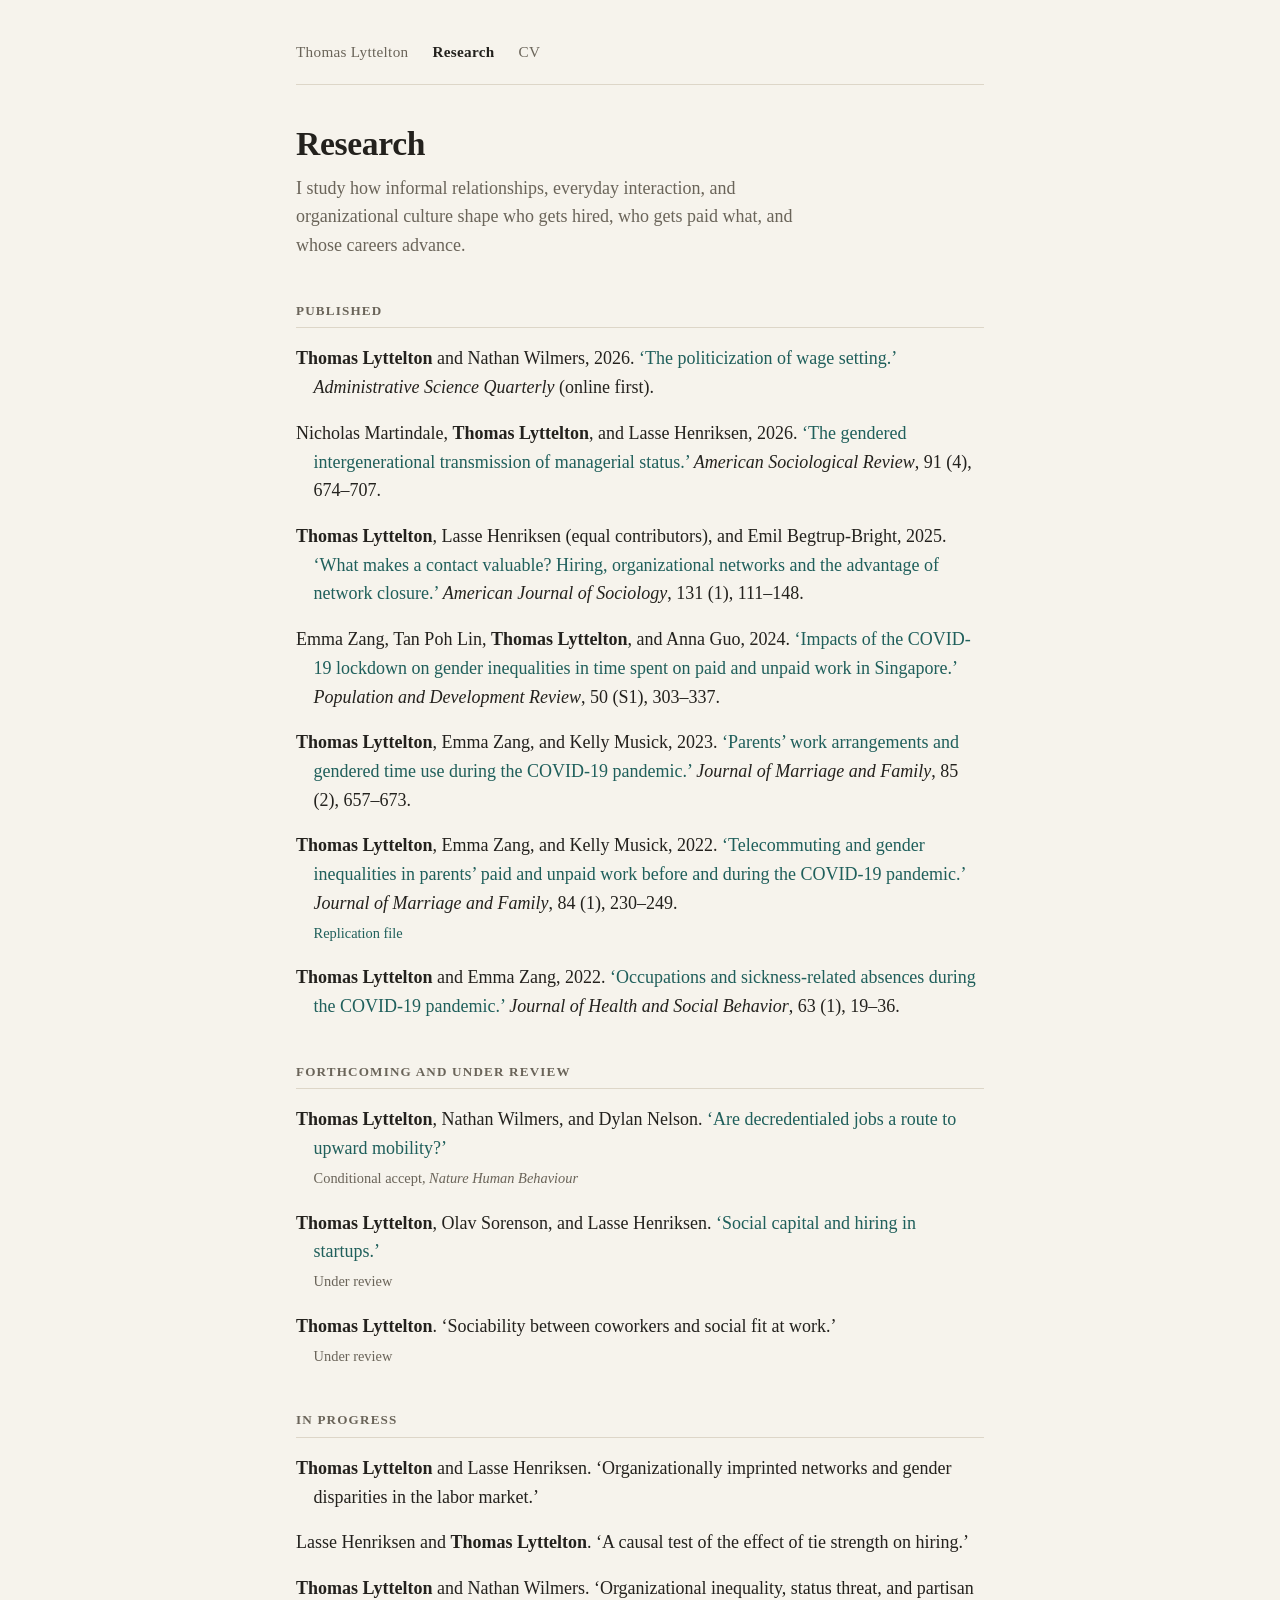
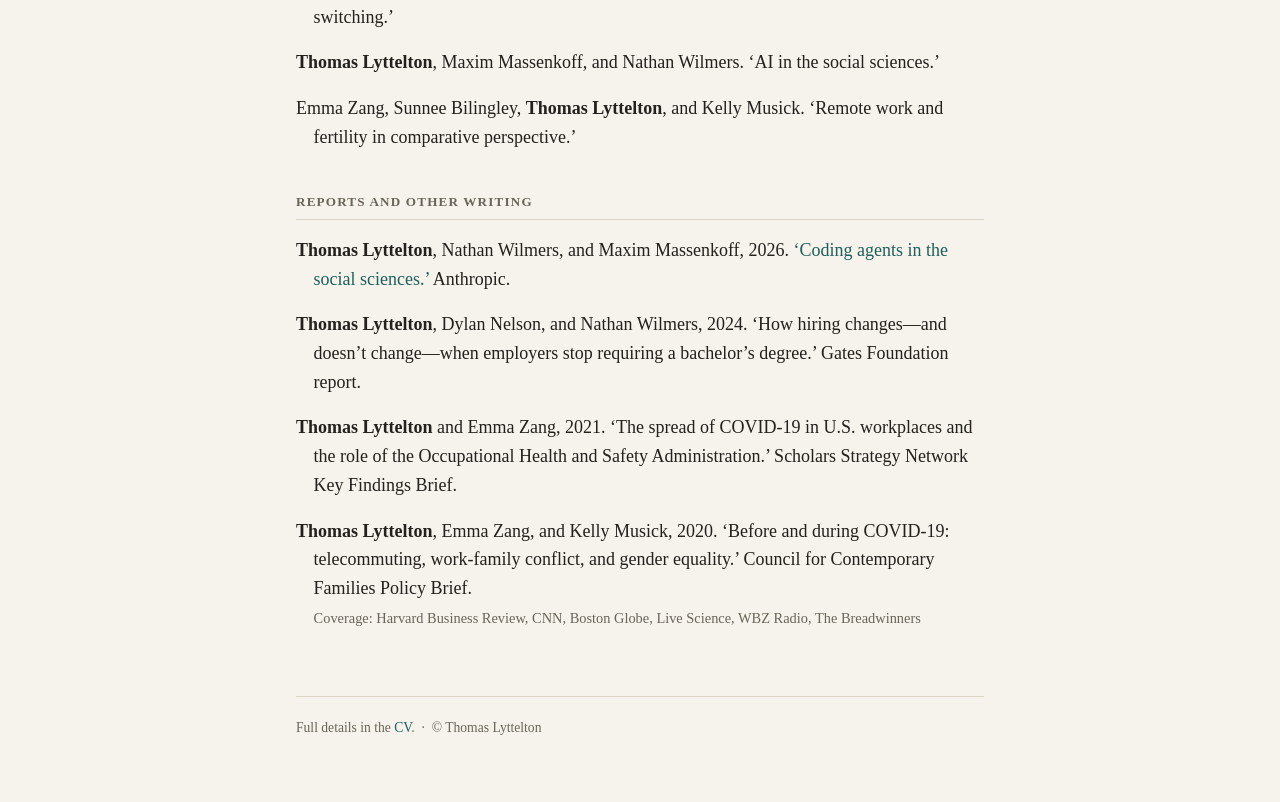
==== research.html @ 5b8726d6 "Research page replaces HTML CV; warmer palette; new research statement" ====
<!DOCTYPE html>
<html lang="en">
<head>
<meta charset="utf-8">
<meta name="viewport" content="width=device-width, initial-scale=1">
<title>Research &middot; Thomas Lyttelton</title>
<meta name="description" content="Papers by Thomas Lyttelton on hiring, social networks, wage setting, and inequality in organizations.">
<link rel="stylesheet" href="styles.css">
</head>
<body>
<div class="wrap">

  <nav>
    <a href="index.html">Thomas Lyttelton</a>
    <a href="research.html" class="here">Research</a>
    <a href="assets/CV.pdf">CV</a>
  </nav>

  <h1>Research</h1>
  <p class="lede">
    I study how informal relationships, everyday interaction, and organizational culture
    shape who gets hired, who gets paid what, and whose careers advance.
  </p>

  <section>
    <h2>Published</h2>
    <ul class="pubs">
      <li>
        <span class="me">Thomas Lyttelton</span> and Nathan Wilmers, 2026.
        <a href="https://doi.org/10.1177/00018392261453818">&lsquo;The politicization of wage setting.&rsquo;</a>
        <span class="venue">Administrative Science Quarterly</span> (online first).
      </li>
      <li>
        Nicholas Martindale, <span class="me">Thomas Lyttelton</span>, and Lasse Henriksen, 2026.
        <a href="https://doi.org/10.1177/00031224261457151">&lsquo;The gendered intergenerational transmission of managerial status.&rsquo;</a>
        <span class="venue">American Sociological Review</span>, 91 (4), 674&ndash;707.
      </li>
      <li>
        <span class="me">Thomas Lyttelton</span>, Lasse Henriksen (equal contributors), and Emil Begtrup-Bright, 2025.
        <a href="https://www.dropbox.com/scl/fi/3dusthihr46rygqahia5m/MANUS_combined.pdf?rlkey=cd5g0jmtdgu96kzpc7ioz9p1v&amp;dl=0">&lsquo;What makes a contact valuable? Hiring, organizational networks and the advantage of network closure.&rsquo;</a>
        <span class="venue">American Journal of Sociology</span>, 131 (1), 111&ndash;148.
      </li>
      <li>
        Emma Zang, Tan Poh Lin, <span class="me">Thomas Lyttelton</span>, and Anna Guo, 2024.
        <a href="https://onlinelibrary.wiley.com/share/CRCWHCSDQVTN5ZM3CAMT?target=10.1111/padr.12554">&lsquo;Impacts of the COVID-19 lockdown on gender inequalities in time spent on paid and unpaid work in Singapore.&rsquo;</a>
        <span class="venue">Population and Development Review</span>, 50 (S1), 303&ndash;337.
      </li>
      <li>
        <span class="me">Thomas Lyttelton</span>, Emma Zang, and Kelly Musick, 2023.
        <a href="https://onlinelibrary.wiley.com/share/DWJJAS2NEKN62RGNTVSV?target=10.1111/jomf.12897">&lsquo;Parents&rsquo; work arrangements and gendered time use during the COVID-19 pandemic.&rsquo;</a>
        <span class="venue">Journal of Marriage and Family</span>, 85 (2), 657&ndash;673.
      </li>
      <li>
        <span class="me">Thomas Lyttelton</span>, Emma Zang, and Kelly Musick, 2022.
        <a href="https://onlinelibrary.wiley.com/share/TX2IXBJUJJDAA64K28GP?target=10.1111/jomf.12810">&lsquo;Telecommuting and gender inequalities in parents&rsquo; paid and unpaid work before and during the COVID-19 pandemic.&rsquo;</a>
        <span class="venue">Journal of Marriage and Family</span>, 84 (1), 230&ndash;249.
        <br><span class="note"><a href="https://osf.io/cbafn/files/osfstorage">Replication file</a></span>
      </li>
      <li>
        <span class="me">Thomas Lyttelton</span> and Emma Zang, 2022.
        <a href="https://pmc.ncbi.nlm.nih.gov/articles/PMC9013443/pdf/nihms-1795008.pdf">&lsquo;Occupations and sickness-related absences during the COVID-19 pandemic.&rsquo;</a>
        <span class="venue">Journal of Health and Social Behavior</span>, 63 (1), 19&ndash;36.
      </li>
    </ul>
  </section>

  <section>
    <h2>Forthcoming and under review</h2>
    <ul class="pubs">
      <li>
        <span class="me">Thomas Lyttelton</span>, Nathan Wilmers, and Dylan Nelson.
        <a href="https://osf.io/4kgj9_v1">&lsquo;Are decredentialed jobs a route to upward mobility?&rsquo;</a>
        <br><span class="note">Conditional accept, <span class="venue">Nature Human Behaviour</span></span>
      </li>
      <li>
        <span class="me">Thomas Lyttelton</span>, Olav Sorenson, and Lasse Henriksen.
        <a href="https://www.dropbox.com/scl/fi/qau07rfxo6era5inds2ll/LytteltonHenriksenSorenson2025.pdf?rlkey=9s4a4263t8nbn5z6h7cunjwtt&amp;dl=0">&lsquo;Social capital and hiring in startups.&rsquo;</a>
        <br><span class="note">Under review</span>
      </li>
      <li>
        <span class="me">Thomas Lyttelton</span>.
        &lsquo;Sociability between coworkers and social fit at work.&rsquo;
        <br><span class="note">Under review</span>
      </li>
    </ul>
  </section>

  <section>
    <h2>In progress</h2>
    <ul class="pubs">
      <li>
        <span class="me">Thomas Lyttelton</span> and Lasse Henriksen.
        &lsquo;Organizationally imprinted networks and gender disparities in the labor market.&rsquo;
      </li>
      <li>
        Lasse Henriksen and <span class="me">Thomas Lyttelton</span>.
        &lsquo;A causal test of the effect of tie strength on hiring.&rsquo;
      </li>
      <li>
        <span class="me">Thomas Lyttelton</span> and Nathan Wilmers.
        &lsquo;Organizational inequality, status threat, and partisan switching.&rsquo;
      </li>
      <li>
        <span class="me">Thomas Lyttelton</span>, Maxim Massenkoff, and Nathan Wilmers.
        &lsquo;AI in the social sciences.&rsquo;
      </li>
      <li>
        Emma Zang, Sunnee Bilingley, <span class="me">Thomas Lyttelton</span>, and Kelly Musick.
        &lsquo;Remote work and fertility in comparative perspective.&rsquo;
      </li>
    </ul>
  </section>

  <section>
    <h2>Reports and other writing</h2>
    <ul class="pubs">
      <li>
        <span class="me">Thomas Lyttelton</span>, Nathan Wilmers, and Maxim Massenkoff, 2026.
        <a href="https://www.anthropic.com/research/coding-agents-social-sciences">&lsquo;Coding agents in the social sciences.&rsquo;</a>
        Anthropic.
      </li>
      <li>
        <span class="me">Thomas Lyttelton</span>, Dylan Nelson, and Nathan Wilmers, 2024.
        &lsquo;How hiring changes&mdash;and doesn&rsquo;t change&mdash;when employers stop requiring a bachelor&rsquo;s degree.&rsquo;
        Gates Foundation report.
      </li>
      <li>
        <span class="me">Thomas Lyttelton</span> and Emma Zang, 2021.
        &lsquo;The spread of COVID-19 in U.S. workplaces and the role of the Occupational Health and Safety Administration.&rsquo;
        Scholars Strategy Network Key Findings Brief.
      </li>
      <li>
        <span class="me">Thomas Lyttelton</span>, Emma Zang, and Kelly Musick, 2020.
        &lsquo;Before and during COVID-19: telecommuting, work-family conflict, and gender equality.&rsquo;
        Council for Contemporary Families Policy Brief.
        <br><span class="note">Coverage: Harvard Business Review, CNN, Boston Globe, Live Science, WBZ Radio, The Breadwinners</span>
      </li>
    </ul>
  </section>

  <footer>
    Full details in the <a href="assets/CV.pdf">CV</a>. &nbsp;&middot;&nbsp; &copy; Thomas Lyttelton
  </footer>

</div>
</body>
</html>
---- styles.css ----
:root {
  --bg: #f6f3ec;
  --fg: #23211d;
  --muted: #6a6459;
  --rule: #ddd6c8;
  --accent: #1f5f5b;
  --accent-hover: #14403d;
  --card: #fffdf8;
}

@media (prefers-color-scheme: dark) {
  :root {
    --bg: #1a1916;
    --fg: #e9e5dc;
    --muted: #a09a8d;
    --rule: #322f28;
    --accent: #7fbfb6;
    --accent-hover: #a3d5cd;
    --card: #232019;
  }
}

:root[data-theme="light"] {
  --bg: #f6f3ec;
  --fg: #23211d;
  --muted: #6a6459;
  --rule: #ddd6c8;
  --accent: #1f5f5b;
  --accent-hover: #14403d;
  --card: #fffdf8;
}

:root[data-theme="dark"] {
  --bg: #1a1916;
  --fg: #e9e5dc;
  --muted: #a09a8d;
  --rule: #322f28;
  --accent: #7fbfb6;
  --accent-hover: #a3d5cd;
  --card: #232019;
}

* { box-sizing: border-box; }

body {
  margin: 0;
  background: var(--bg);
  color: var(--fg);
  font-family: Charter, "Bitstream Charter", "Sitka Text", Cambria, Georgia, serif;
  font-size: 18px;
  line-height: 1.6;
  -webkit-font-smoothing: antialiased;
}

.wrap {
  max-width: 46rem;
  margin: 0 auto;
  padding: 2.5rem 1.5rem 4rem;
}

/* ---- navigation ---- */

nav {
  display: flex;
  gap: 1.5rem;
  align-items: baseline;
  padding-bottom: 1.25rem;
  margin-bottom: 2.5rem;
  border-bottom: 1px solid var(--rule);
  font-size: 0.95rem;
}

nav a {
  color: var(--muted);
  text-decoration: none;
  letter-spacing: 0.02em;
}

nav a:hover { color: var(--accent); }

nav a.here { color: var(--fg); font-weight: 600; }

/* ---- landing ---- */

.intro {
  display: grid;
  grid-template-columns: 190px 1fr;
  gap: 2.5rem;
  align-items: start;
}

.portrait {
  width: 190px;
  height: 190px;
  border-radius: 50%;
  object-fit: cover;
  object-position: center 22%;
  border: 1px solid var(--rule);
  /* the photo has a pure-white studio backdrop; multiply melts it into the
     warm page colour instead of leaving a white disc floating on cream */
  mix-blend-mode: multiply;
}

@media (prefers-color-scheme: dark) {
  .portrait { mix-blend-mode: normal; }
}

:root[data-theme="light"] .portrait { mix-blend-mode: multiply; }
:root[data-theme="dark"] .portrait { mix-blend-mode: normal; }

h1 {
  font-size: 2.1rem;
  line-height: 1.15;
  margin: 0 0 0.6rem;
  letter-spacing: -0.01em;
  font-weight: 600;
}

.role {
  margin: 0 0 1.4rem;
  color: var(--muted);
  font-size: 1.02rem;
  line-height: 1.45;
}

.role strong { color: var(--fg); font-weight: 600; }

.focus {
  margin: 0 0 1.6rem;
  font-size: 1.08rem;
}

.links {
  display: flex;
  flex-wrap: wrap;
  gap: 1.25rem;
  font-size: 0.95rem;
}

.links a {
  color: var(--accent);
  text-decoration: none;
  border-bottom: 1px solid transparent;
}

.links a:hover {
  color: var(--accent-hover);
  border-bottom-color: currentColor;
}

/* ---- research page ---- */

.lede {
  margin: 0 0 0.5rem;
  color: var(--muted);
  max-width: 34rem;
}

section { margin-top: 2.5rem; }

h2 {
  font-size: 0.82rem;
  text-transform: uppercase;
  letter-spacing: 0.09em;
  color: var(--muted);
  font-weight: 700;
  margin: 0 0 1rem;
  padding-bottom: 0.4rem;
  border-bottom: 1px solid var(--rule);
}

ul.pubs {
  list-style: none;
  margin: 0;
  padding: 0;
}

ul.pubs li {
  margin-bottom: 1.05rem;
  padding-left: 1.1rem;
  text-indent: -1.1rem;
}

ul.pubs li:last-child { margin-bottom: 0; }

ul.pubs a { color: var(--accent); text-decoration: none; }

ul.pubs a:hover { color: var(--accent-hover); text-decoration: underline; }

.me { font-weight: 600; }

.venue { font-style: italic; }

.status {
  font-size: 0.85rem;
  color: var(--muted);
  white-space: nowrap;
}

.note { color: var(--muted); font-size: 0.9rem; }

footer {
  margin-top: 4rem;
  padding-top: 1.25rem;
  border-top: 1px solid var(--rule);
  color: var(--muted);
  font-size: 0.85rem;
}

footer a { color: var(--accent); text-decoration: none; }

footer a:hover { color: var(--accent-hover); text-decoration: underline; }

/* ---- responsive ---- */

@media (max-width: 640px) {
  body { font-size: 17px; }

  .wrap { padding: 2rem 1.15rem 3rem; }

  .intro {
    grid-template-columns: 1fr;
    gap: 1.5rem;
    justify-items: start;
  }

  .portrait { width: 150px; height: 150px; }

  h1 { font-size: 1.75rem; }
}
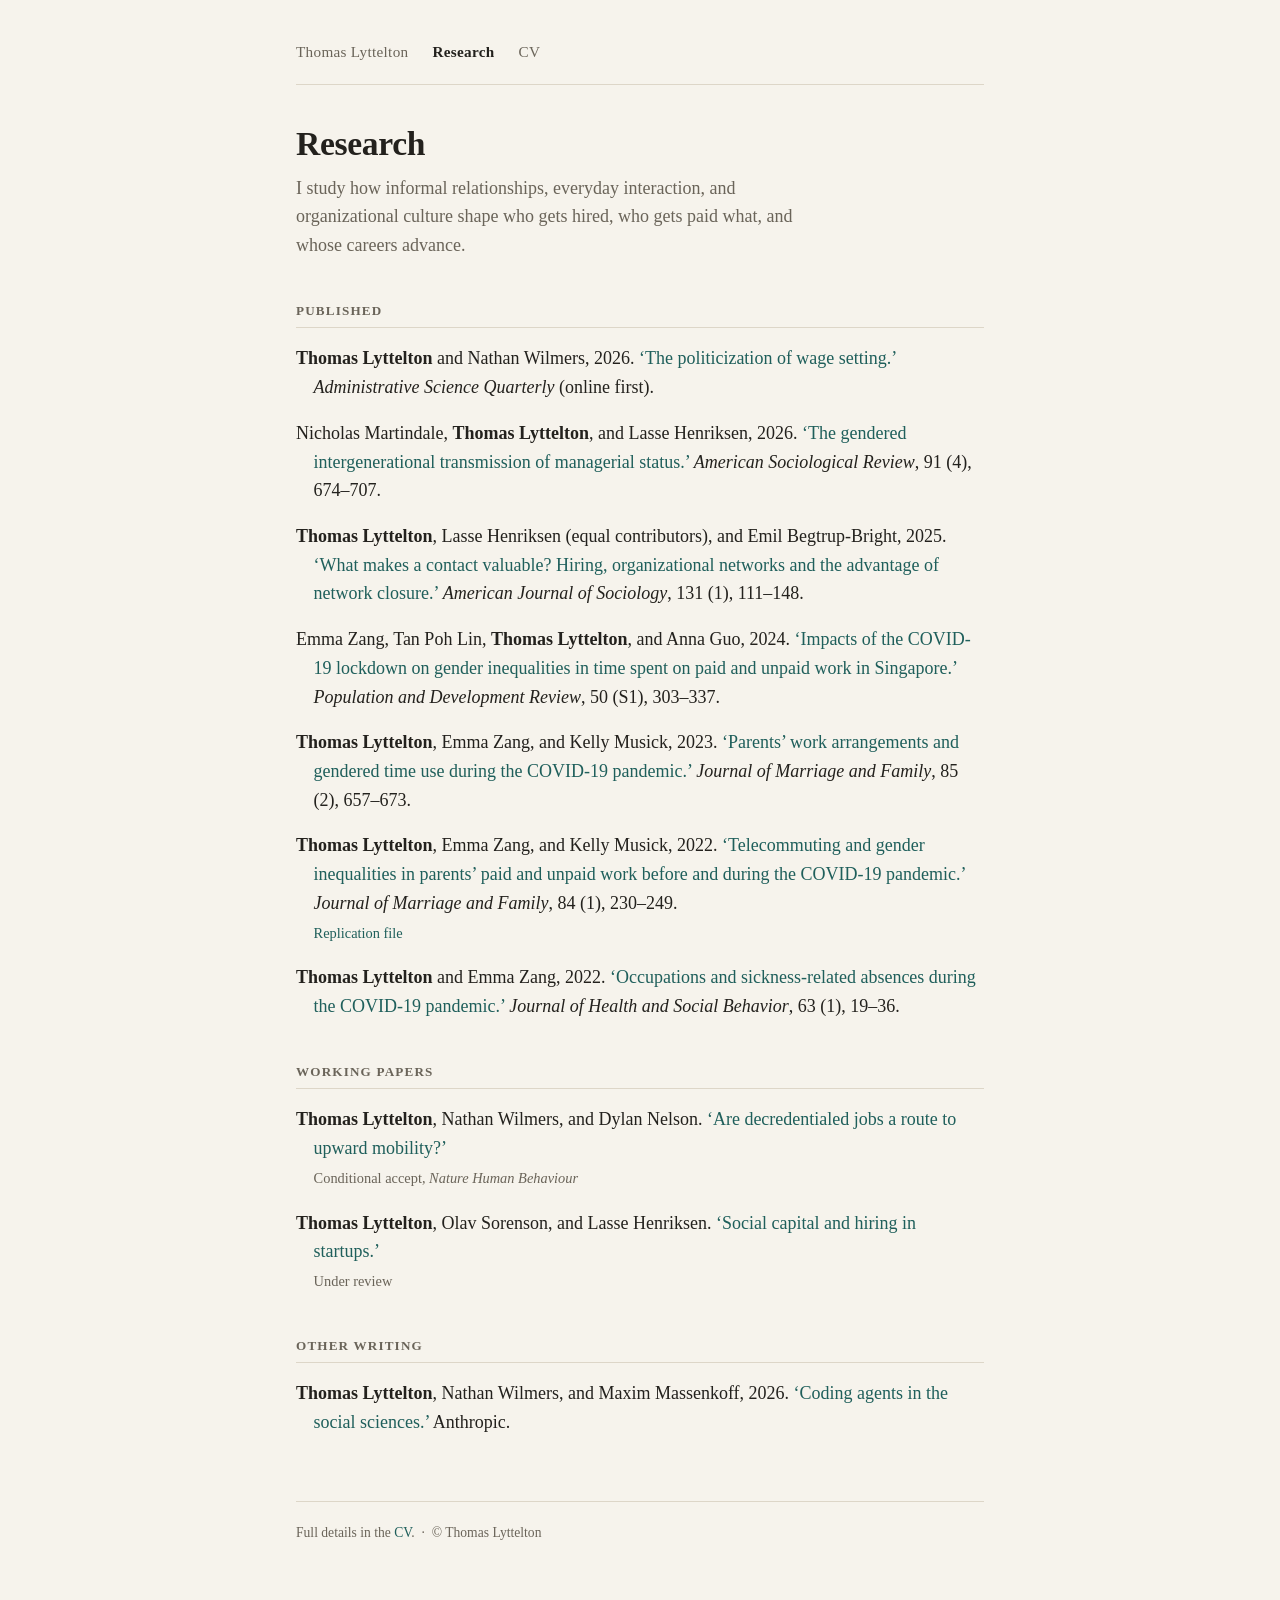
==== commit da501b67: "Trim research page to published, posted working papers, and Anthropic piece" ====
--- a/research.html
+++ b/research.html
@@ -65,7 +65,7 @@
   </section>
 
   <section>
-    <h2>Forthcoming and under review</h2>
+    <h2>Working papers</h2>
     <ul class="pubs">
       <li>
         <span class="me">Thomas Lyttelton</span>, Nathan Wilmers, and Dylan Nelson.
@@ -77,63 +77,16 @@
         <a href="https://www.dropbox.com/scl/fi/qau07rfxo6era5inds2ll/LytteltonHenriksenSorenson2025.pdf?rlkey=9s4a4263t8nbn5z6h7cunjwtt&amp;dl=0">&lsquo;Social capital and hiring in startups.&rsquo;</a>
         <br><span class="note">Under review</span>
       </li>
-      <li>
-        <span class="me">Thomas Lyttelton</span>.
-        &lsquo;Sociability between coworkers and social fit at work.&rsquo;
-        <br><span class="note">Under review</span>
-      </li>
     </ul>
   </section>
 
   <section>
-    <h2>In progress</h2>
-    <ul class="pubs">
-      <li>
-        <span class="me">Thomas Lyttelton</span> and Lasse Henriksen.
-        &lsquo;Organizationally imprinted networks and gender disparities in the labor market.&rsquo;
-      </li>
-      <li>
-        Lasse Henriksen and <span class="me">Thomas Lyttelton</span>.
-        &lsquo;A causal test of the effect of tie strength on hiring.&rsquo;
-      </li>
-      <li>
-        <span class="me">Thomas Lyttelton</span> and Nathan Wilmers.
-        &lsquo;Organizational inequality, status threat, and partisan switching.&rsquo;
-      </li>
-      <li>
-        <span class="me">Thomas Lyttelton</span>, Maxim Massenkoff, and Nathan Wilmers.
-        &lsquo;AI in the social sciences.&rsquo;
-      </li>
-      <li>
-        Emma Zang, Sunnee Bilingley, <span class="me">Thomas Lyttelton</span>, and Kelly Musick.
-        &lsquo;Remote work and fertility in comparative perspective.&rsquo;
-      </li>
-    </ul>
-  </section>
-
-  <section>
-    <h2>Reports and other writing</h2>
+    <h2>Other writing</h2>
     <ul class="pubs">
       <li>
         <span class="me">Thomas Lyttelton</span>, Nathan Wilmers, and Maxim Massenkoff, 2026.
         <a href="https://www.anthropic.com/research/coding-agents-social-sciences">&lsquo;Coding agents in the social sciences.&rsquo;</a>
         Anthropic.
-      </li>
-      <li>
-        <span class="me">Thomas Lyttelton</span>, Dylan Nelson, and Nathan Wilmers, 2024.
-        &lsquo;How hiring changes&mdash;and doesn&rsquo;t change&mdash;when employers stop requiring a bachelor&rsquo;s degree.&rsquo;
-        Gates Foundation report.
-      </li>
-      <li>
-        <span class="me">Thomas Lyttelton</span> and Emma Zang, 2021.
-        &lsquo;The spread of COVID-19 in U.S. workplaces and the role of the Occupational Health and Safety Administration.&rsquo;
-        Scholars Strategy Network Key Findings Brief.
-      </li>
-      <li>
-        <span class="me">Thomas Lyttelton</span>, Emma Zang, and Kelly Musick, 2020.
-        &lsquo;Before and during COVID-19: telecommuting, work-family conflict, and gender equality.&rsquo;
-        Council for Contemporary Families Policy Brief.
-        <br><span class="note">Coverage: Harvard Business Review, CNN, Boston Globe, Live Science, WBZ Radio, The Breadwinners</span>
       </li>
     </ul>
   </section>
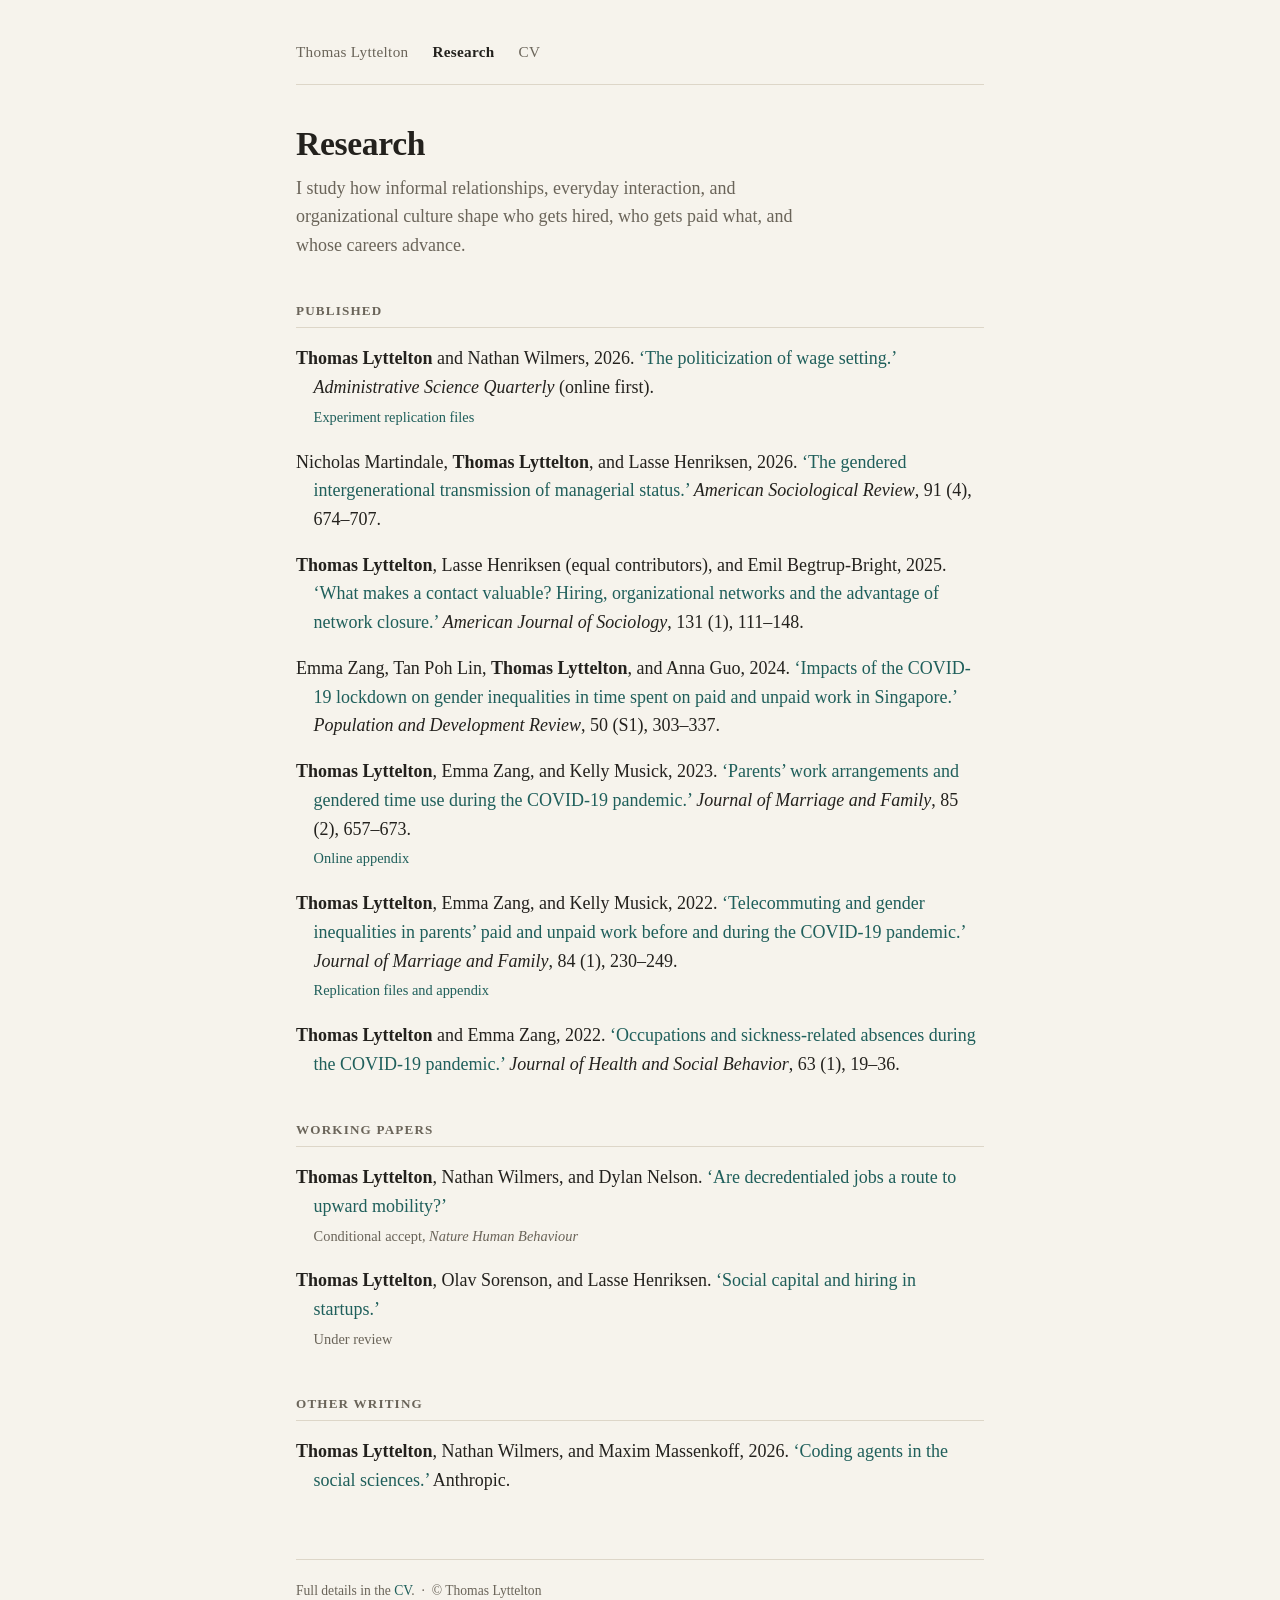
==== commit c4d062ae: "Link OSF replication files and appendices" ====
--- a/research.html
+++ b/research.html
@@ -29,6 +29,7 @@
         <span class="me">Thomas Lyttelton</span> and Nathan Wilmers, 2026.
         <a href="https://doi.org/10.1177/00018392261453818">&lsquo;The politicization of wage setting.&rsquo;</a>
         <span class="venue">Administrative Science Quarterly</span> (online first).
+        <br><span class="note"><a href="https://osf.io/jhx6r/">Experiment replication files</a></span>
       </li>
       <li>
         Nicholas Martindale, <span class="me">Thomas Lyttelton</span>, and Lasse Henriksen, 2026.
@@ -49,12 +50,13 @@
         <span class="me">Thomas Lyttelton</span>, Emma Zang, and Kelly Musick, 2023.
         <a href="https://onlinelibrary.wiley.com/share/DWJJAS2NEKN62RGNTVSV?target=10.1111/jomf.12897">&lsquo;Parents&rsquo; work arrangements and gendered time use during the COVID-19 pandemic.&rsquo;</a>
         <span class="venue">Journal of Marriage and Family</span>, 85 (2), 657&ndash;673.
+        <br><span class="note"><a href="https://osf.io/2tazk/">Online appendix</a></span>
       </li>
       <li>
         <span class="me">Thomas Lyttelton</span>, Emma Zang, and Kelly Musick, 2022.
         <a href="https://onlinelibrary.wiley.com/share/TX2IXBJUJJDAA64K28GP?target=10.1111/jomf.12810">&lsquo;Telecommuting and gender inequalities in parents&rsquo; paid and unpaid work before and during the COVID-19 pandemic.&rsquo;</a>
         <span class="venue">Journal of Marriage and Family</span>, 84 (1), 230&ndash;249.
-        <br><span class="note"><a href="https://osf.io/cbafn/files/osfstorage">Replication file</a></span>
+        <br><span class="note"><a href="https://osf.io/cbafn/">Replication files and appendix</a></span>
       </li>
       <li>
         <span class="me">Thomas Lyttelton</span> and Emma Zang, 2022.
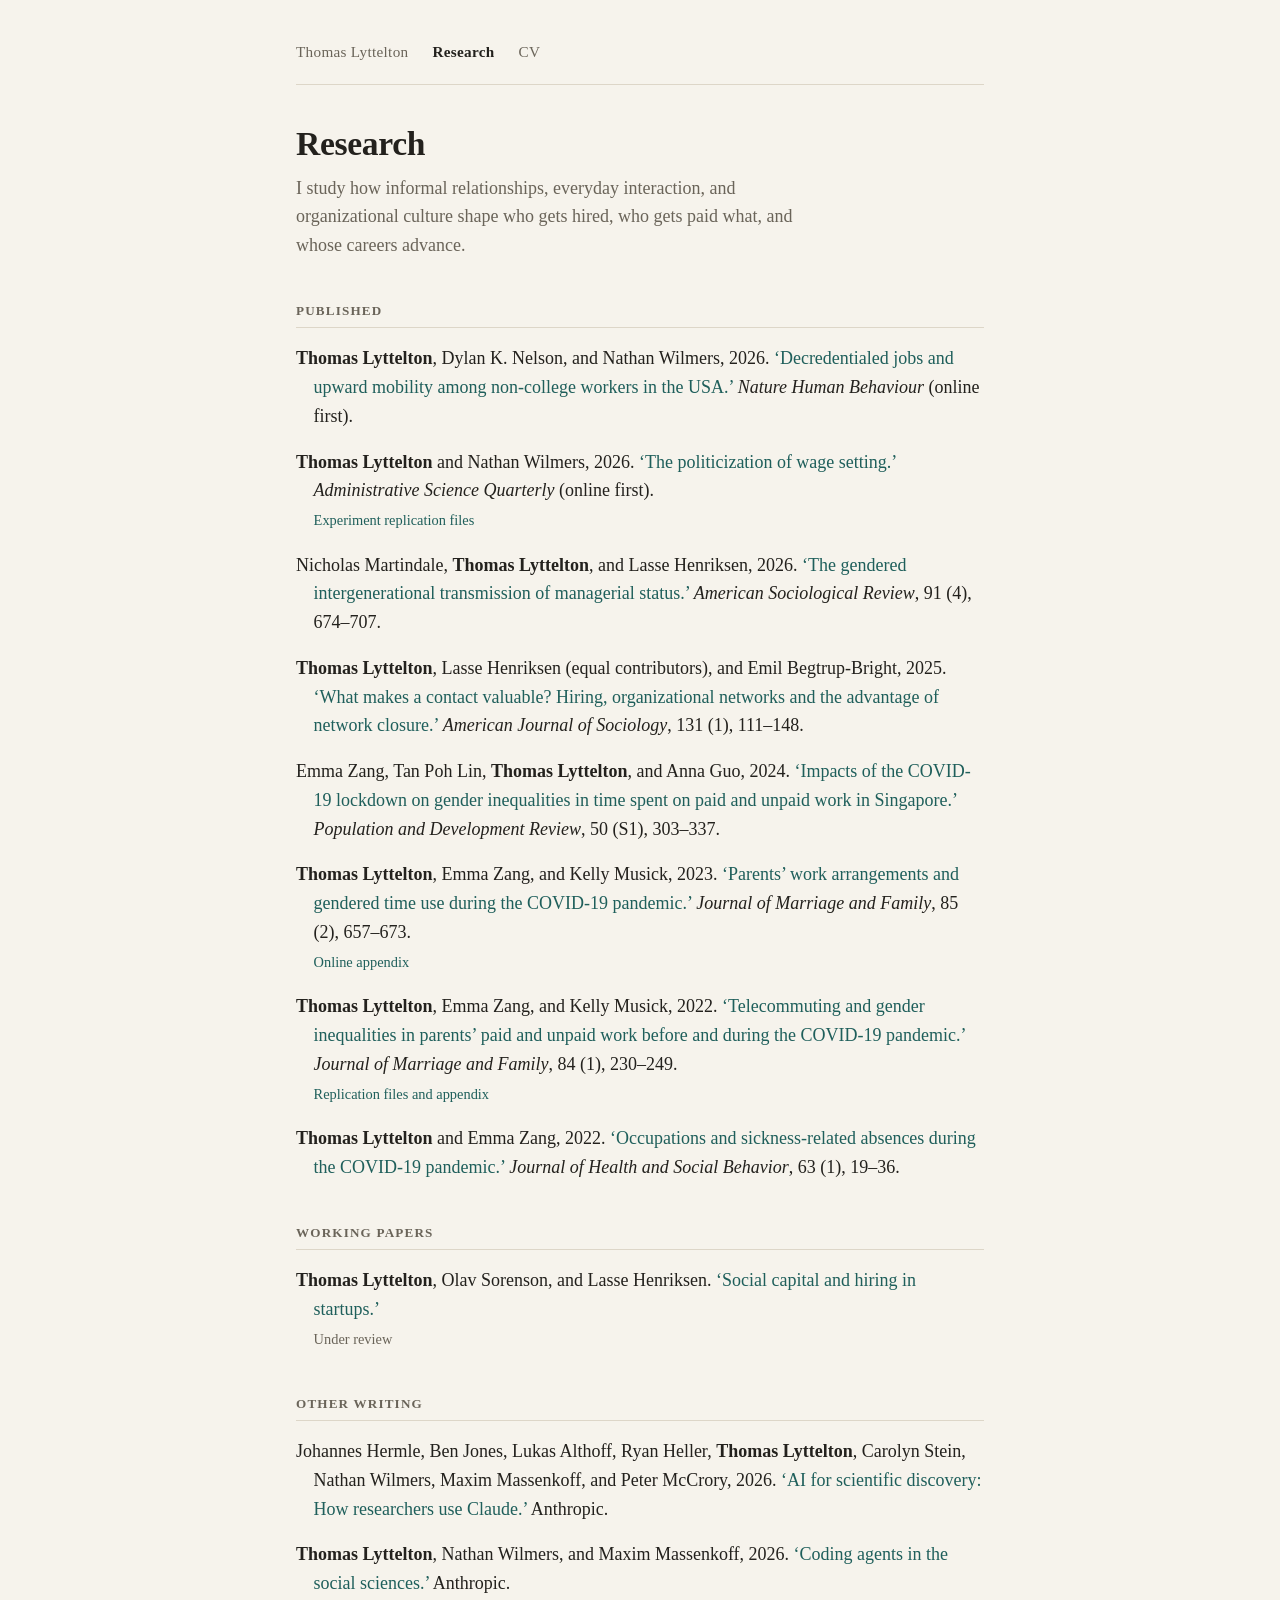
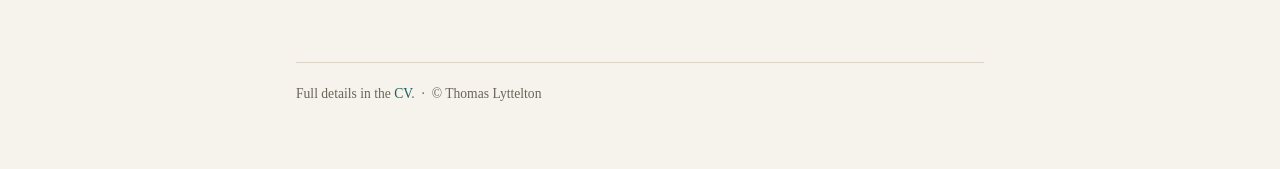
==== commit 515f20db: "Research page: NHB published, add Anthropic AI-for-science report Co-Authored-By: Claude Opus 5.5 <n" ====
--- a/research.html
+++ b/research.html
@@ -25,6 +25,11 @@
   <section>
     <h2>Published</h2>
     <ul class="pubs">
+      <li>
+        <span class="me">Thomas Lyttelton</span>, Dylan K. Nelson, and Nathan Wilmers, 2026.
+        <a href="https://doi.org/10.1038/s41562-026-02610-5">&lsquo;Decredentialed jobs and upward mobility among non-college workers in the USA.&rsquo;</a>
+        <span class="venue">Nature Human Behaviour</span> (online first).
+      </li>
       <li>
         <span class="me">Thomas Lyttelton</span> and Nathan Wilmers, 2026.
         <a href="https://doi.org/10.1177/00018392261453818">&lsquo;The politicization of wage setting.&rsquo;</a>
@@ -70,11 +75,6 @@
     <h2>Working papers</h2>
     <ul class="pubs">
       <li>
-        <span class="me">Thomas Lyttelton</span>, Nathan Wilmers, and Dylan Nelson.
-        <a href="https://osf.io/4kgj9_v1">&lsquo;Are decredentialed jobs a route to upward mobility?&rsquo;</a>
-        <br><span class="note">Conditional accept, <span class="venue">Nature Human Behaviour</span></span>
-      </li>
-      <li>
         <span class="me">Thomas Lyttelton</span>, Olav Sorenson, and Lasse Henriksen.
         <a href="https://www.dropbox.com/scl/fi/qau07rfxo6era5inds2ll/LytteltonHenriksenSorenson2025.pdf?rlkey=9s4a4263t8nbn5z6h7cunjwtt&amp;dl=0">&lsquo;Social capital and hiring in startups.&rsquo;</a>
         <br><span class="note">Under review</span>
@@ -85,6 +85,11 @@
   <section>
     <h2>Other writing</h2>
     <ul class="pubs">
+      <li>
+        Johannes Hermle, Ben Jones, Lukas Althoff, Ryan Heller, <span class="me">Thomas Lyttelton</span>, Carolyn Stein, Nathan Wilmers, Maxim Massenkoff, and Peter McCrory, 2026.
+        <a href="https://www.anthropic.com/research/how-researchers-use-claude">&lsquo;AI for scientific discovery: How researchers use Claude.&rsquo;</a>
+        Anthropic.
+      </li>
       <li>
         <span class="me">Thomas Lyttelton</span>, Nathan Wilmers, and Maxim Massenkoff, 2026.
         <a href="https://www.anthropic.com/research/coding-agents-social-sciences">&lsquo;Coding agents in the social sciences.&rsquo;</a>
--- a/styles.css
+++ b/styles.css
@@ -96,17 +96,7 @@
   object-fit: cover;
   object-position: center 22%;
   border: 1px solid var(--rule);
-  /* the photo has a pure-white studio backdrop; multiply melts it into the
-     warm page colour instead of leaving a white disc floating on cream */
-  mix-blend-mode: multiply;
-}
-
-@media (prefers-color-scheme: dark) {
-  .portrait { mix-blend-mode: normal; }
-}
-
-:root[data-theme="light"] .portrait { mix-blend-mode: multiply; }
-:root[data-theme="dark"] .portrait { mix-blend-mode: normal; }
+}
 
 h1 {
   font-size: 2.1rem;
